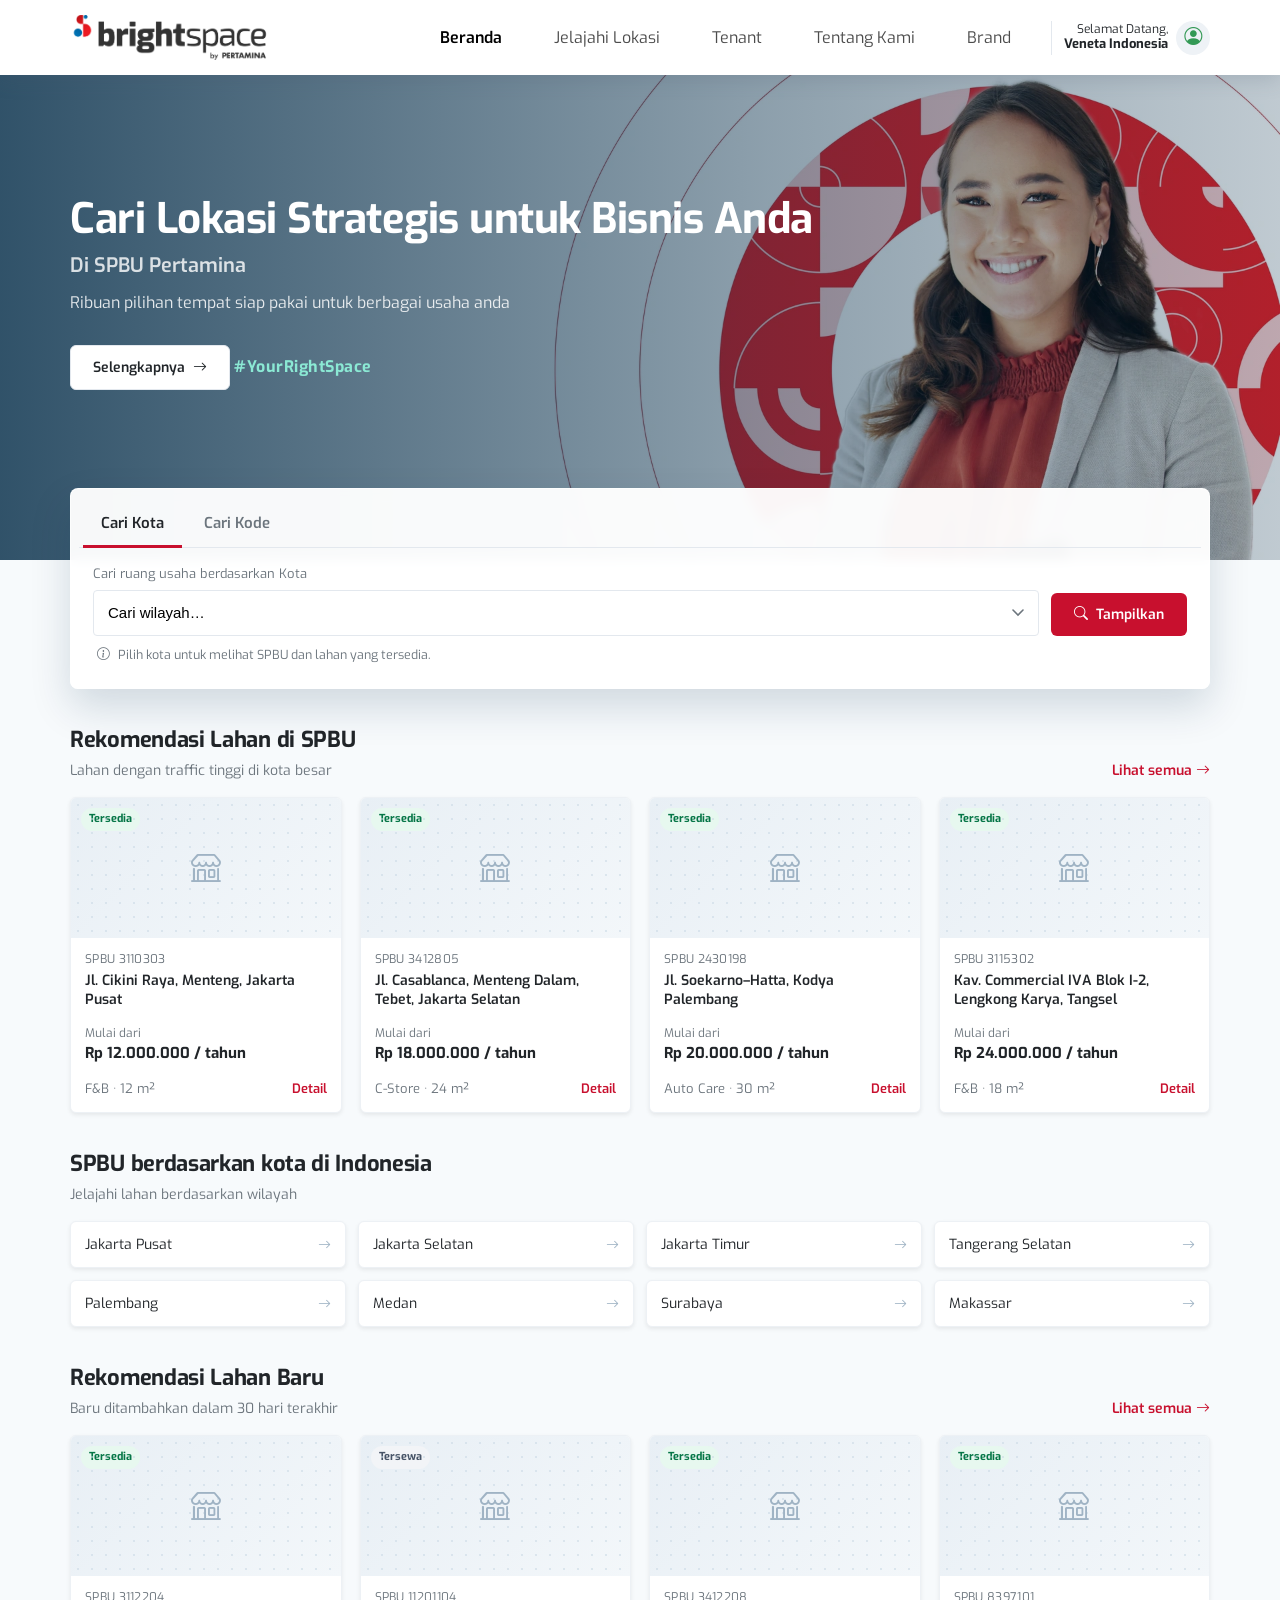
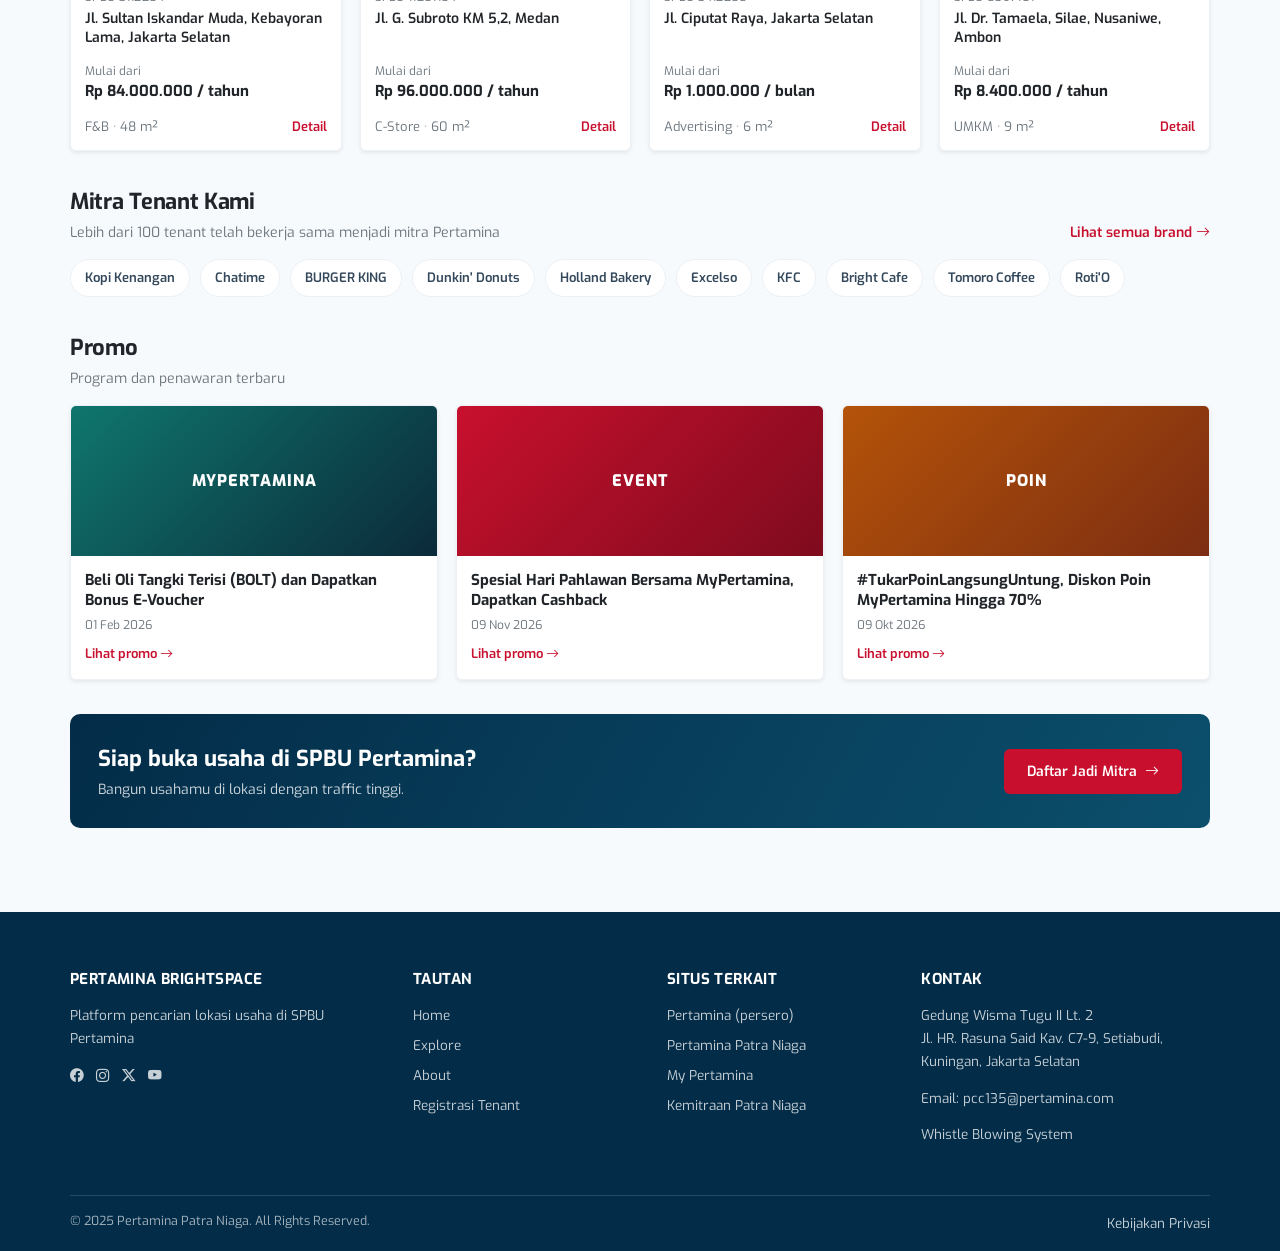
==== home.html @ 635271be "Mockup Brightspace NFR: beranda, list brand, detail tenant" ====
﻿<!DOCTYPE html>
<html lang="id">
<head>
<meta charset="utf-8">
<meta name="viewport" content="width=device-width, initial-scale=1">
<title>Beranda — Mockup Brightspace</title>
<link rel="icon" href="data:image/svg+xml,%3Csvg xmlns='http://www.w3.org/2000/svg' viewBox='0 0 64 64'%3E%3Crect width='64' height='64' rx='14' fill='%23c8102e'/%3E%3Ctext x='32' y='45' font-family='Arial' font-size='38' font-weight='bold' fill='white' text-anchor='middle'%3EB%3C/text%3E%3C/svg%3E">
<link rel="preconnect" href="https://fonts.googleapis.com">
<link rel="preconnect" href="https://fonts.gstatic.com" crossorigin>
<link href="https://fonts.googleapis.com/css2?family=Exo:wght@400;500;600;700;800&display=swap" rel="stylesheet">
<link rel="stylesheet" href="assets/bootstrap-icons.css">
<link rel="stylesheet" href="assets/app.css">
<style>
  /* ---- panel pencarian yang melayang di bawah hero ---- */
  .search-wrap{position:relative;z-index:3;margin-top:-72px}
  .search-card{background:rgba(255,255,255,.96);backdrop-filter:blur(6px);border-radius:8px;
    box-shadow:0 18px 40px rgba(3,44,72,.16);padding:8px;border:1px solid rgba(255,255,255,.7)}
  .tabs{display:flex;gap:4px;border-bottom:1px solid var(--line);padding:4px 4px 0}
  .tab{background:none;border:0;padding:12px 18px;font-size:15px;font-weight:600;color:var(--muted);cursor:pointer;
    border-bottom:3px solid transparent;margin-bottom:-1px}
  .tab[aria-selected="true"]{color:var(--ink);border-bottom-color:var(--brand)}
  .panel{display:none;padding:16px 14px}
  .panel.active{display:block}
  .panel-row{display:flex;gap:12px;align-items:end;flex-wrap:wrap}
  .panel-row .field{flex:1;min-width:220px;display:flex;flex-direction:column;gap:6px}
  .panel label{font-size:13px;color:var(--muted)}
  input[type=text],select{width:100%;height:46px;padding:10px 14px;font-size:15px;background:#fff;border:1px solid var(--line);border-radius:4px;appearance:none}
  input[type=text]:focus,select:focus{border-color:#9db3c4;outline:none;box-shadow:0 0 0 3px rgba(13,110,253,.10)}
  select{background-image:url("data:image/svg+xml;utf8,<svg xmlns='http://www.w3.org/2000/svg' width='12' height='8' viewBox='0 0 12 8'><path d='M1 1l5 5 5-5' stroke='%236c757d' stroke-width='1.6' fill='none' stroke-linecap='round'/></svg>");
    background-repeat:no-repeat;background-position:right 14px center;padding-right:36px}
  .search-note{display:flex;align-items:center;gap:8px;margin:10px 4px 0;font-size:12.5px;color:var(--muted)}

  /* ---- kartu lahan versi beranda ---- */
  .lahan-card .lahan-media img{width:100%;height:100%;object-fit:cover;opacity:.9}
  .lahan-card .lahan-media{background:linear-gradient(135deg,#e8eff5,#f3f7fa)}
  .lahan-media::after{content:"";position:absolute;inset:0;background-image:radial-gradient(#c9d8e4 1px,transparent 1px);background-size:14px 14px;opacity:.55;pointer-events:none}
  .lahan-media i{position:relative;z-index:1}
  .city i{color:#9fb3c4;font-size:13px}
</style>
</head>
<body>

<a class="skip-link" href="#main">Lewati ke konten</a>

<!-- ================= NAVBAR ================= -->
<nav class="navbar" id="navbar">
  <div class="container">
    <a class="brand-logo" href="home.html" aria-label="Brightspace — beranda">
      <img src="assets/BrightSpace.webp" alt="Brightspace"
           onerror="this.style.display='none';this.nextElementSibling.style.display='block'">
      <span class="fallback" style="display:none">brightspace<small>by PERTAMINA</small></span>
    </a>
    <button class="nav-toggle" aria-label="Buka menu" aria-expanded="false"
      onclick="document.getElementById('navbar').classList.toggle('open');this.setAttribute('aria-expanded',document.getElementById('navbar').classList.contains('open'))">
      <i class="bi bi-list"></i>
    </button>
    <ul class="nav-links">
      <li><a href="home.html" aria-current="page">Beranda</a></li>
      <li><a href="#">Jelajahi Lokasi</a></li>
      <li><a href="#">Tenant</a></li>
      <li><a href="#">Tentang Kami</a></li>
      <li><a href="list-brand.html">Brand</a></li>
    </ul>
    <div class="nav-account">
      <div class="who"><span>Selamat Datang,</span><b>Veneta Indonesia</b></div>
      <div class="avatar" aria-hidden="true"><i class="bi bi-person-circle"></i></div>
    </div>
  </div>
</nav>

<!-- ================= HERO ================= -->
<header class="hero hero-home">
  <div class="container">
    <h1>Cari Lokasi Strategis untuk Bisnis Anda</h1>
    <p class="sub">Di SPBU Pertamina</p>
    <p>Ribuan pilihan tempat siap pakai untuk berbagai usaha anda</p>
    <a class="btn btn-light" href="#rekomendasi">Selengkapnya <i class="bi bi-arrow-right"></i></a>
    <div class="hero-tag">#YourRightSpace</div>
  </div>
</header>

<!-- ================= PENCARIAN ================= -->
<div class="container search-wrap">
  <div class="search-card">
    <div class="tabs" role="tablist" aria-label="Cara mencari">
      <button class="tab" id="tab-daerah" role="tab" aria-selected="true" aria-controls="panel-daerah">Cari Kota</button>
      <button class="tab" id="tab-kode" role="tab" aria-selected="false" aria-controls="panel-kode">Cari Kode</button>
    </div>

    <div class="panel active" id="panel-daerah" role="tabpanel" aria-labelledby="tab-daerah">
      <form onsubmit="return false">
        <div class="panel-row">
          <div class="field">
            <label for="kota">Cari ruang usaha berdasarkan Kota</label>
            <select id="kota">
              <option value="">Cari wilayah…</option>
              <option>Jakarta Pusat</option>
              <option>Jakarta Selatan</option>
              <option>Tangerang Selatan</option>
              <option>Palembang</option>
              <option>Medan</option>
              <option>Surabaya</option>
              <option>Bandung</option>
              <option>Makassar</option>
            </select>
          </div>
          <button class="btn btn-brand" type="submit"><i class="bi bi-search"></i> Tampilkan</button>
        </div>
      </form>
      <p class="search-note"><i class="bi bi-info-circle"></i> Pilih kota untuk melihat SPBU dan lahan yang tersedia.</p>
    </div>

    <div class="panel" id="panel-kode" role="tabpanel" aria-labelledby="tab-kode" hidden>
      <form onsubmit="return false">
        <div class="panel-row">
          <div class="field">
            <label for="kode">Cari ruang usaha berdasarkan Kode SPBU</label>
            <input type="text" id="kode" placeholder="Contoh: 3110303">
          </div>
          <button class="btn btn-brand" type="submit"><i class="bi bi-search"></i> Tampilkan</button>
        </div>
      </form>
      <p class="search-note"><i class="bi bi-info-circle"></i> Kode SPBU terdiri dari 7 digit dan tertera di papan nama SPBU.</p>
    </div>
  </div>
</div>

<main id="main">

  <!-- ================= REKOMENDASI LAHAN ================= -->
  <section class="section container" id="rekomendasi">
    <div class="section-head">
      <div>
        <h2>Rekomendasi Lahan di SPBU</h2>
        <p>Lahan dengan traffic tinggi di kota besar</p>
      </div>
      <a href="#">Lihat semua <i class="bi bi-arrow-right"></i></a>
    </div>

    <div class="grid-lahan">
      <article class="lahan-card">
        <div class="lahan-media"><span class="badge">Tersedia</span><i class="bi bi-shop"></i></div>
        <div class="lahan-body">
          <span class="lahan-code">SPBU 3110303</span>
          <h3 class="lahan-title">Jl. Cikini Raya, Menteng, Jakarta Pusat</h3>
          <div class="lahan-price">Mulai dari<b>Rp 12.000.000 / tahun</b></div>
          <div class="lahan-actions"><span class="small muted">F&amp;B · 12 m²</span><a href="#">Detail</a></div>
        </div>
      </article>

      <article class="lahan-card">
        <div class="lahan-media"><span class="badge">Tersedia</span><i class="bi bi-shop"></i></div>
        <div class="lahan-body">
          <span class="lahan-code">SPBU 3412805</span>
          <h3 class="lahan-title">Jl. Casablanca, Menteng Dalam, Tebet, Jakarta Selatan</h3>
          <div class="lahan-price">Mulai dari<b>Rp 18.000.000 / tahun</b></div>
          <div class="lahan-actions"><span class="small muted">C-Store · 24 m²</span><a href="#">Detail</a></div>
        </div>
      </article>

      <article class="lahan-card">
        <div class="lahan-media"><span class="badge">Tersedia</span><i class="bi bi-shop"></i></div>
        <div class="lahan-body">
          <span class="lahan-code">SPBU 2430198</span>
          <h3 class="lahan-title">Jl. Soekarno–Hatta, Kodya Palembang</h3>
          <div class="lahan-price">Mulai dari<b>Rp 20.000.000 / tahun</b></div>
          <div class="lahan-actions"><span class="small muted">Auto Care · 30 m²</span><a href="#">Detail</a></div>
        </div>
      </article>

      <article class="lahan-card">
        <div class="lahan-media"><span class="badge">Tersedia</span><i class="bi bi-shop"></i></div>
        <div class="lahan-body">
          <span class="lahan-code">SPBU 3115302</span>
          <h3 class="lahan-title">Kav. Commercial IVA Blok I-2, Lengkong Karya, Tangsel</h3>
          <div class="lahan-price">Mulai dari<b>Rp 24.000.000 / tahun</b></div>
          <div class="lahan-actions"><span class="small muted">F&amp;B · 18 m²</span><a href="#">Detail</a></div>
        </div>
      </article>
    </div>
  </section>

  <!-- ================= KOTA ================= -->
  <section class="section container" style="padding-top:0">
    <div class="section-head">
      <div>
        <h2>SPBU berdasarkan kota di Indonesia</h2>
        <p>Jelajahi lahan berdasarkan wilayah</p>
      </div>
    </div>
    <div class="city-grid">
      <a class="city" href="#">Jakarta Pusat  <i class="bi bi-arrow-right"></i></a>
      <a class="city" href="#">Jakarta Selatan  <i class="bi bi-arrow-right"></i></a>
      <a class="city" href="#">Jakarta Timur  <i class="bi bi-arrow-right"></i></a>
      <a class="city" href="#">Tangerang Selatan  <i class="bi bi-arrow-right"></i></a>
      <a class="city" href="#">Palembang  <i class="bi bi-arrow-right"></i></a>
      <a class="city" href="#">Medan  <i class="bi bi-arrow-right"></i></a>
      <a class="city" href="#">Surabaya  <i class="bi bi-arrow-right"></i></a>
      <a class="city" href="#">Makassar  <i class="bi bi-arrow-right"></i></a>
    </div>
  </section>

  <!-- ================= LAHAN BARU ================= -->
  <section class="section container" style="padding-top:0">
    <div class="section-head">
      <div>
        <h2>Rekomendasi Lahan Baru</h2>
        <p>Baru ditambahkan dalam 30 hari terakhir</p>
      </div>
      <a href="#">Lihat semua <i class="bi bi-arrow-right"></i></a>
    </div>
    <div class="grid-lahan">
      <article class="lahan-card">
        <div class="lahan-media"><span class="badge">Tersedia</span><i class="bi bi-shop"></i></div>
        <div class="lahan-body">
          <span class="lahan-code">SPBU 3112204</span>
          <h3 class="lahan-title">Jl. Sultan Iskandar Muda, Kebayoran Lama, Jakarta Selatan</h3>
          <div class="lahan-price">Mulai dari<b>Rp 84.000.000 / tahun</b></div>
          <div class="lahan-actions"><span class="small muted">F&amp;B · 48 m²</span><a href="#">Detail</a></div>
        </div>
      </article>

      <article class="lahan-card">
        <div class="lahan-media"><span class="badge used">Tersewa</span><i class="bi bi-shop"></i></div>
        <div class="lahan-body">
          <span class="lahan-code">SPBU 11201104</span>
          <h3 class="lahan-title">Jl. G. Subroto KM 5,2, Medan</h3>
          <div class="lahan-price">Mulai dari<b>Rp 96.000.000 / tahun</b></div>
          <div class="lahan-actions"><span class="small muted">C-Store · 60 m²</span><a href="#">Detail</a></div>
        </div>
      </article>

      <article class="lahan-card">
        <div class="lahan-media"><span class="badge">Tersedia</span><i class="bi bi-shop"></i></div>
        <div class="lahan-body">
          <span class="lahan-code">SPBU 3412208</span>
          <h3 class="lahan-title">Jl. Ciputat Raya, Jakarta Selatan</h3>
          <div class="lahan-price">Mulai dari<b>Rp 1.000.000 / bulan</b></div>
          <div class="lahan-actions"><span class="small muted">Advertising · 6 m²</span><a href="#">Detail</a></div>
        </div>
      </article>

      <article class="lahan-card">
        <div class="lahan-media"><span class="badge">Tersedia</span><i class="bi bi-shop"></i></div>
        <div class="lahan-body">
          <span class="lahan-code">SPBU 8397101</span>
          <h3 class="lahan-title">Jl. Dr. Tamaela, Silae, Nusaniwe, Ambon</h3>
          <div class="lahan-price">Mulai dari<b>Rp 8.400.000 / tahun</b></div>
          <div class="lahan-actions"><span class="small muted">UMKM · 9 m²</span><a href="#">Detail</a></div>
        </div>
      </article>
    </div>
  </section>

  <!-- ================= MITRA ================= -->
  <section class="section container" style="padding-top:0">
    <div class="section-head">
      <div>
        <h2>Mitra Tenant Kami</h2>
        <p>Lebih dari 100 tenant telah bekerja sama menjadi mitra Pertamina</p>
      </div>
      <a href="list-brand.html">Lihat semua brand <i class="bi bi-arrow-right"></i></a>
    </div>
    <div class="tenant-strip">
      <span class="tenant-chip">Kopi Kenangan</span>
      <span class="tenant-chip">Chatime</span>
      <span class="tenant-chip">BURGER KING</span>
      <span class="tenant-chip">Dunkin' Donuts</span>
      <span class="tenant-chip">Holland Bakery</span>
      <span class="tenant-chip">Excelso</span>
      <span class="tenant-chip">KFC</span>
      <span class="tenant-chip">Bright Cafe</span>
      <span class="tenant-chip">Tomoro Coffee</span>
      <span class="tenant-chip">Roti'O</span>
    </div>
  </section>

  <!-- ================= PROMO ================= -->
  <section class="section container" style="padding-top:0">
    <div class="section-head">
      <div>
        <h2>Promo</h2>
        <p>Program dan penawaran terbaru</p>
      </div>
    </div>
    <div class="promo-grid">
      <article class="promo">
        <div class="promo-cover">MYPERTAMINA</div>
        <div class="promo-body">
          <h3>Beli Oli Tangki Terisi (BOLT) dan Dapatkan Bonus E-Voucher</h3>
          <div class="date">01 Feb 2026</div>
          <a href="#">Lihat promo <i class="bi bi-arrow-right"></i></a>
        </div>
      </article>
      <article class="promo">
        <div class="promo-cover" style="background:linear-gradient(135deg,#c8102e,#7f0b1d)">EVENT</div>
        <div class="promo-body">
          <h3>Spesial Hari Pahlawan Bersama MyPertamina, Dapatkan Cashback</h3>
          <div class="date">09 Nov 2026</div>
          <a href="#">Lihat promo <i class="bi bi-arrow-right"></i></a>
        </div>
      </article>
      <article class="promo">
        <div class="promo-cover" style="background:linear-gradient(135deg,#b45309,#7c2d12)">POIN</div>
        <div class="promo-body">
          <h3>#TukarPoinLangsungUntung, Diskon Poin MyPertamina Hingga 70%</h3>
          <div class="date">09 Okt 2026</div>
          <a href="#">Lihat promo <i class="bi bi-arrow-right"></i></a>
        </div>
      </article>
    </div>
  </section>

  <!-- ================= CTA ================= -->
  <section class="container" style="padding-bottom:44px">
    <div class="cta-strip">
      <div>
        <h2>Siap buka usaha di SPBU Pertamina?</h2>
        <p>Bangun usahamu di lokasi dengan traffic tinggi.</p>
      </div>
      <a class="btn btn-brand" href="#">Daftar Jadi Mitra <i class="bi bi-arrow-right"></i></a>
    </div>
  </section>

</main>

<!-- ================= FOOTER ================= -->
<footer class="footer">
  <div class="container">
    <div class="footer-grid">
      <div>
        <h4>Pertamina Brightspace</h4>
        <p>Platform pencarian lokasi usaha di SPBU Pertamina</p>
        <div class="social">
          <a href="#" aria-label="Facebook"><i class="bi bi-facebook"></i></a>
          <a href="#" aria-label="Instagram"><i class="bi bi-instagram"></i></a>
          <a href="#" aria-label="X"><i class="bi bi-twitter-x"></i></a>
          <a href="#" aria-label="YouTube"><i class="bi bi-youtube"></i></a>
        </div>
      </div>
      <div>
        <h4>Tautan</h4>
        <ul>
          <li><a href="home.html">Home</a></li>
          <li><a href="#">Explore</a></li>
          <li><a href="#">About</a></li>
          <li><a href="#">Registrasi Tenant</a></li>
        </ul>
      </div>
      <div>
        <h4>Situs Terkait</h4>
        <ul>
          <li><a href="#">Pertamina (persero)</a></li>
          <li><a href="#">Pertamina Patra Niaga</a></li>
          <li><a href="#">My Pertamina</a></li>
          <li><a href="#">Kemitraan Patra Niaga</a></li>
        </ul>
      </div>
      <div>
        <h4>Kontak</h4>
        <p>Gedung Wisma Tugu II Lt. 2<br>Jl. HR. Rasuna Said Kav. C7-9, Setiabudi, Kuningan, Jakarta Selatan</p>
        <p>Email: pcc135@pertamina.com</p>
        <p><a href="#">Whistle Blowing System</a></p>
      </div>
    </div>
    <div class="footer-bottom">
      <span>© 2025 Pertamina Patra Niaga. All Rights Reserved.</span>
      <a href="#">Kebijakan Privasi</a>
    </div>
  </div>
</footer>

<script>
/* Tab pencarian: Cari Kota / Cari Kode */
const tabs = document.querySelectorAll('.tab');
tabs.forEach(tab => {
  tab.addEventListener('click', () => {
    tabs.forEach(t => { t.setAttribute('aria-selected', 'false'); });
    tab.setAttribute('aria-selected', 'true');
    document.querySelectorAll('.panel').forEach(p => { p.classList.remove('active'); p.hidden = true; });
    const panel = document.getElementById(tab.getAttribute('aria-controls'));
    panel.classList.add('active'); panel.hidden = false;
  });
});
</script>
</body>
</html>
---- assets/app.css ----
/* ============================================================
   Brightspace Mockup — stylesheet bersama
   Dipakai oleh: home.html, brand-detail.html
   (list-brand.html sengaja standalone agar mudah diedit sendiri)
   ============================================================ */

:root{
  --bg:#f7fafc;
  --ink:#212529;
  --muted:#6c757d;
  --line:#e3e8ee;
  --white:#fff;
  --navy:#032c48;
  --brand:#c8102e;
  --brand-soft:#fdecef;
  --blue:#0d6efd;
  --green:#0f766e;
  --radius:6px;
  --shadow-sm:0 2px 4px rgba(0,0,0,.075);
  --shadow-card:0 10px 30px rgba(0,0,0,.10);
  --nav-h:75px;
  --font:"Exo",system-ui,-apple-system,"Segoe UI",Roboto,Arial,sans-serif;
}

*{box-sizing:border-box}
html{scroll-behavior:smooth}
body{margin:0;background:var(--bg);color:var(--ink);font-family:var(--font);font-size:16px;line-height:1.5;padding-top:var(--nav-h)}
img{max-width:100%;display:block}
a{color:inherit;text-decoration:none}
button{font-family:inherit}
.container{width:min(1140px,100% - 32px);margin-inline:auto}
.sr-only{position:absolute;width:1px;height:1px;padding:0;margin:-1px;overflow:hidden;clip:rect(0,0,0,0);white-space:nowrap;border:0}
.skip-link{position:absolute;left:-999px;top:0;background:#111;color:#fff;padding:8px 12px;z-index:3000}
.skip-link:focus{left:8px;top:8px}
:focus-visible{outline:3px solid rgba(200,16,46,.45);outline-offset:2px}
.muted{color:var(--muted)}
.small{font-size:13px}

/* ---------- NAVBAR ---------- */
.navbar{position:fixed;inset:0 0 auto 0;height:var(--nav-h);z-index:1040;background:#fff;
  box-shadow:0 4px 20px rgba(71,85,105,.20);display:flex;align-items:center}
.navbar .container{display:flex;align-items:center;gap:16px;height:55px}
.brand-logo{display:flex;align-items:center;min-width:180px}
.brand-logo img{width:200px;height:auto}
.brand-logo .fallback{font-weight:800;font-size:20px;letter-spacing:-.5px;color:#0b2a3a}
.brand-logo .fallback small{display:block;font-size:9px;letter-spacing:2px;color:var(--muted);font-weight:600}
.nav-links{display:flex;align-items:center;gap:4px;margin-left:auto;list-style:none;padding:0}
.nav-links a{display:block;padding:12px 24px;color:rgba(0,0,0,.7);font-size:16px;border-radius:4px}
.nav-links a:hover{color:#000;background:#f4f6f8}
.nav-links a[aria-current="page"]{color:#000;font-weight:600}
.nav-account{display:flex;align-items:center;gap:8px;padding-left:12px;border-left:1px solid var(--line)}
.nav-account .who{font-size:12px;line-height:1.15;text-align:right}
.nav-account .who b{display:block;font-size:13px}
.nav-account .avatar{width:34px;height:34px;border-radius:50%;background:#eef2f6;display:grid;place-items:center;color:#395;font-size:18px}
.nav-toggle{display:none;margin-left:auto;background:none;border:0;font-size:24px;padding:8px}

/* ---------- HERO ---------- */
.hero{position:relative;display:flex;align-items:center;background:#0b2a3a center/cover no-repeat;
  margin-top:calc(var(--nav-h) * -1);padding-top:var(--nav-h)}
.hero::before{content:"";position:absolute;inset:0;background:linear-gradient(90deg,rgba(3,44,72,.82),rgba(3,44,72,.45) 60%,rgba(3,44,72,.25))}
.hero .container{position:relative;color:#fff;padding:56px 0}
.hero h1{margin:0 0 8px;font-size:36px;font-weight:700;letter-spacing:-.5px}
.hero-half{min-height:335px}
.hero-home{min-height:560px;background-image:url("spbu.webp")}
.hero-home .container{padding-top:70px;padding-bottom:120px}
.hero-home h1{font-size:42px;line-height:1.15;max-width:760px}
.hero-home .sub{font-size:20px;font-weight:600;margin:0 0 10px;opacity:.95}
.hero-home p{max-width:520px;color:rgba(255,255,255,.85);margin:0 0 18px}
.hero-tag{display:inline-block;margin-top:22px;font-weight:700;letter-spacing:.5px;color:#8be9d4}
.breadcrumb{font-size:13px;opacity:.85;margin-bottom:10px;display:flex;gap:8px;align-items:center}
.breadcrumb a:hover{text-decoration:underline}

/* ---------- TOMBOL ---------- */
.btn{display:inline-flex;align-items:center;justify-content:center;gap:8px;border:1px solid transparent;border-radius:var(--radius);
  padding:11px 22px;font-size:14px;font-weight:600;cursor:pointer;transition:.15s;text-align:center}
.btn-dark{background:var(--ink);color:#fff}
.btn-dark:hover{background:#000}
.btn-brand{background:var(--brand);color:#fff}
.btn-brand:hover{filter:brightness(.92)}
.btn-light{background:#fff;color:var(--ink);border-color:var(--line)}
.btn-light:hover{background:#f4f7fa}
.btn-outline{background:transparent;border-color:#c9d4de;color:var(--ink)}
.btn-outline:hover{background:#fff}
.btn-sm{padding:8px 14px;font-size:13px}

/* ---------- SECTION ---------- */
.section{padding:34px 0}
.section-head{display:flex;align-items:end;justify-content:space-between;gap:16px;margin-bottom:16px}
.section-head h2{margin:0;font-size:22px;letter-spacing:-.3px}
.section-head p{margin:4px 0 0;color:var(--muted);font-size:14px}
.section-head a{font-size:14px;font-weight:600;color:var(--brand)}
.section-head a:hover{text-decoration:underline}

/* ---------- KARTU LAHAN ---------- */
.grid-lahan{display:grid;grid-template-columns:repeat(4,minmax(0,1fr));gap:18px}
.lahan-card{background:#fff;border:1px solid #edf1f5;border-radius:var(--radius);overflow:hidden;box-shadow:var(--shadow-sm);
  display:flex;flex-direction:column;transition:.18s}
.lahan-card:hover{transform:translateY(-3px);box-shadow:0 12px 24px rgba(15,43,61,.12)}
.lahan-media{height:140px;background:linear-gradient(135deg,#dbe7f0,#eef4f8);position:relative;display:grid;place-items:center;color:#9fb3c4;font-size:30px}
.badge{position:absolute;top:10px;left:10px;font-size:11px;font-weight:700;padding:3px 8px;border-radius:999px;background:#e7f8ef;color:#067647}
.badge.used{background:#f2f4f7;color:#475467}
.lahan-body{padding:12px 14px 14px;display:flex;flex-direction:column;gap:4px;flex:1}
.lahan-code{font-size:12px;color:var(--muted);letter-spacing:.3px}
.lahan-title{font-size:14px;font-weight:600;line-height:1.35;margin:0;min-height:38px}
.lahan-price{margin-top:auto;padding-top:10px;font-size:12px;color:var(--muted)}
.lahan-price b{display:block;font-size:15px;color:var(--ink)}
.lahan-actions{display:flex;justify-content:space-between;align-items:center;margin-top:10px}
.lahan-actions a{font-size:13px;font-weight:600;color:var(--brand)}

/* ---------- KOTA ---------- */
.city-grid{display:grid;grid-template-columns:repeat(4,minmax(0,1fr));gap:12px}
.city{display:flex;align-items:center;justify-content:space-between;gap:8px;background:#fff;border:1px solid #edf1f5;
  border-radius:var(--radius);padding:12px 14px;font-size:14px;box-shadow:var(--shadow-sm);transition:.15s}
.city:hover{border-color:#c9d9e4;transform:translateY(-2px)}
.city span{color:var(--muted);font-size:12px}

/* ---------- MITRA ---------- */
.tenant-strip{display:flex;flex-wrap:wrap;gap:10px;margin-top:14px}
.tenant-chip{background:#fff;border:1px solid #edf1f5;border-radius:999px;padding:8px 14px;font-size:13px;font-weight:600;color:#33475b}

/* ---------- PROMO ---------- */
.promo-grid{display:grid;grid-template-columns:repeat(3,minmax(0,1fr));gap:18px}
.promo{background:#fff;border:1px solid #edf1f5;border-radius:var(--radius);overflow:hidden;box-shadow:var(--shadow-sm)}
.promo-cover{height:150px;background:linear-gradient(135deg,#0f766e,#0b2a3a);display:grid;place-items:center;color:#fff;font-weight:800;letter-spacing:1px}
.promo-body{padding:14px}
.promo-body h3{margin:0 0 6px;font-size:15px;line-height:1.35}
.promo-body .date{font-size:12px;color:var(--muted)}
.promo-body a{display:inline-block;margin-top:10px;font-size:13px;font-weight:600;color:var(--brand)}

/* ---------- CTA STRIP ---------- */
.cta-strip{background:linear-gradient(120deg,#032c48,#0b4f6c);color:#fff;border-radius:10px;padding:28px;display:flex;align-items:center;justify-content:space-between;gap:20px;flex-wrap:wrap}
.cta-strip h2{margin:0 0 4px;font-size:22px}
.cta-strip p{margin:0;color:rgba(255,255,255,.8);font-size:14px}

/* ---------- FOOTER ---------- */
.footer{background:var(--navy);color:#fff;padding:56px 0 0;margin-top:40px}
.footer-grid{display:grid;grid-template-columns:1.4fr 1fr 1fr 1.3fr;gap:32px}
.footer h4{margin:0 0 12px;font-size:15px;letter-spacing:.4px;text-transform:uppercase}
.footer p,.footer a{font-size:13.5px;color:rgba(255,255,255,.78);line-height:1.7}
.footer a:hover{color:#fff}
.footer ul{list-style:none;padding:0;margin:0;display:grid;gap:6px}
.social{display:flex;gap:12px;margin-top:14px;font-size:18px}
.footer-bottom{margin-top:36px;border-top:1px solid rgba(255,255,255,.14);padding:16px 0;display:flex;justify-content:space-between;gap:12px;flex-wrap:wrap;font-size:12.5px;color:rgba(255,255,255,.65)}

/* ---------- RESPONSIF ---------- */
@media (max-width:1100px){
  .grid-lahan{grid-template-columns:repeat(3,minmax(0,1fr))}
  .city-grid{grid-template-columns:repeat(3,minmax(0,1fr))}
  .nav-links a{padding:12px 14px}
}
@media (max-width:900px){
  .grid-lahan{grid-template-columns:repeat(2,minmax(0,1fr))}
  .city-grid{grid-template-columns:repeat(2,minmax(0,1fr))}
  .promo-grid{grid-template-columns:1fr 1fr}
  .footer-grid{grid-template-columns:1fr 1fr}
  .nav-links{display:none}
  .nav-toggle{display:block}
  .nav-account{border:0;padding:0}
  .navbar.open .nav-links{display:flex;position:absolute;top:var(--nav-h);left:0;right:0;flex-direction:column;align-items:stretch;
    background:#fff;padding:8px;box-shadow:0 20px 30px rgba(0,0,0,.12)}
  .navbar.open .nav-links a{padding:12px}
  .hero-home{min-height:460px}
  .hero-home h1{font-size:32px}
  .hero-home .container{padding-top:40px;padding-bottom:100px}
}
@media (max-width:560px){
  .grid-lahan,.city-grid,.promo-grid{grid-template-columns:1fr}
  .footer-grid{grid-template-columns:1fr}
  .hero-home h1{font-size:26px}
}
@media print{.navbar{display:none}body{padding-top:0}}
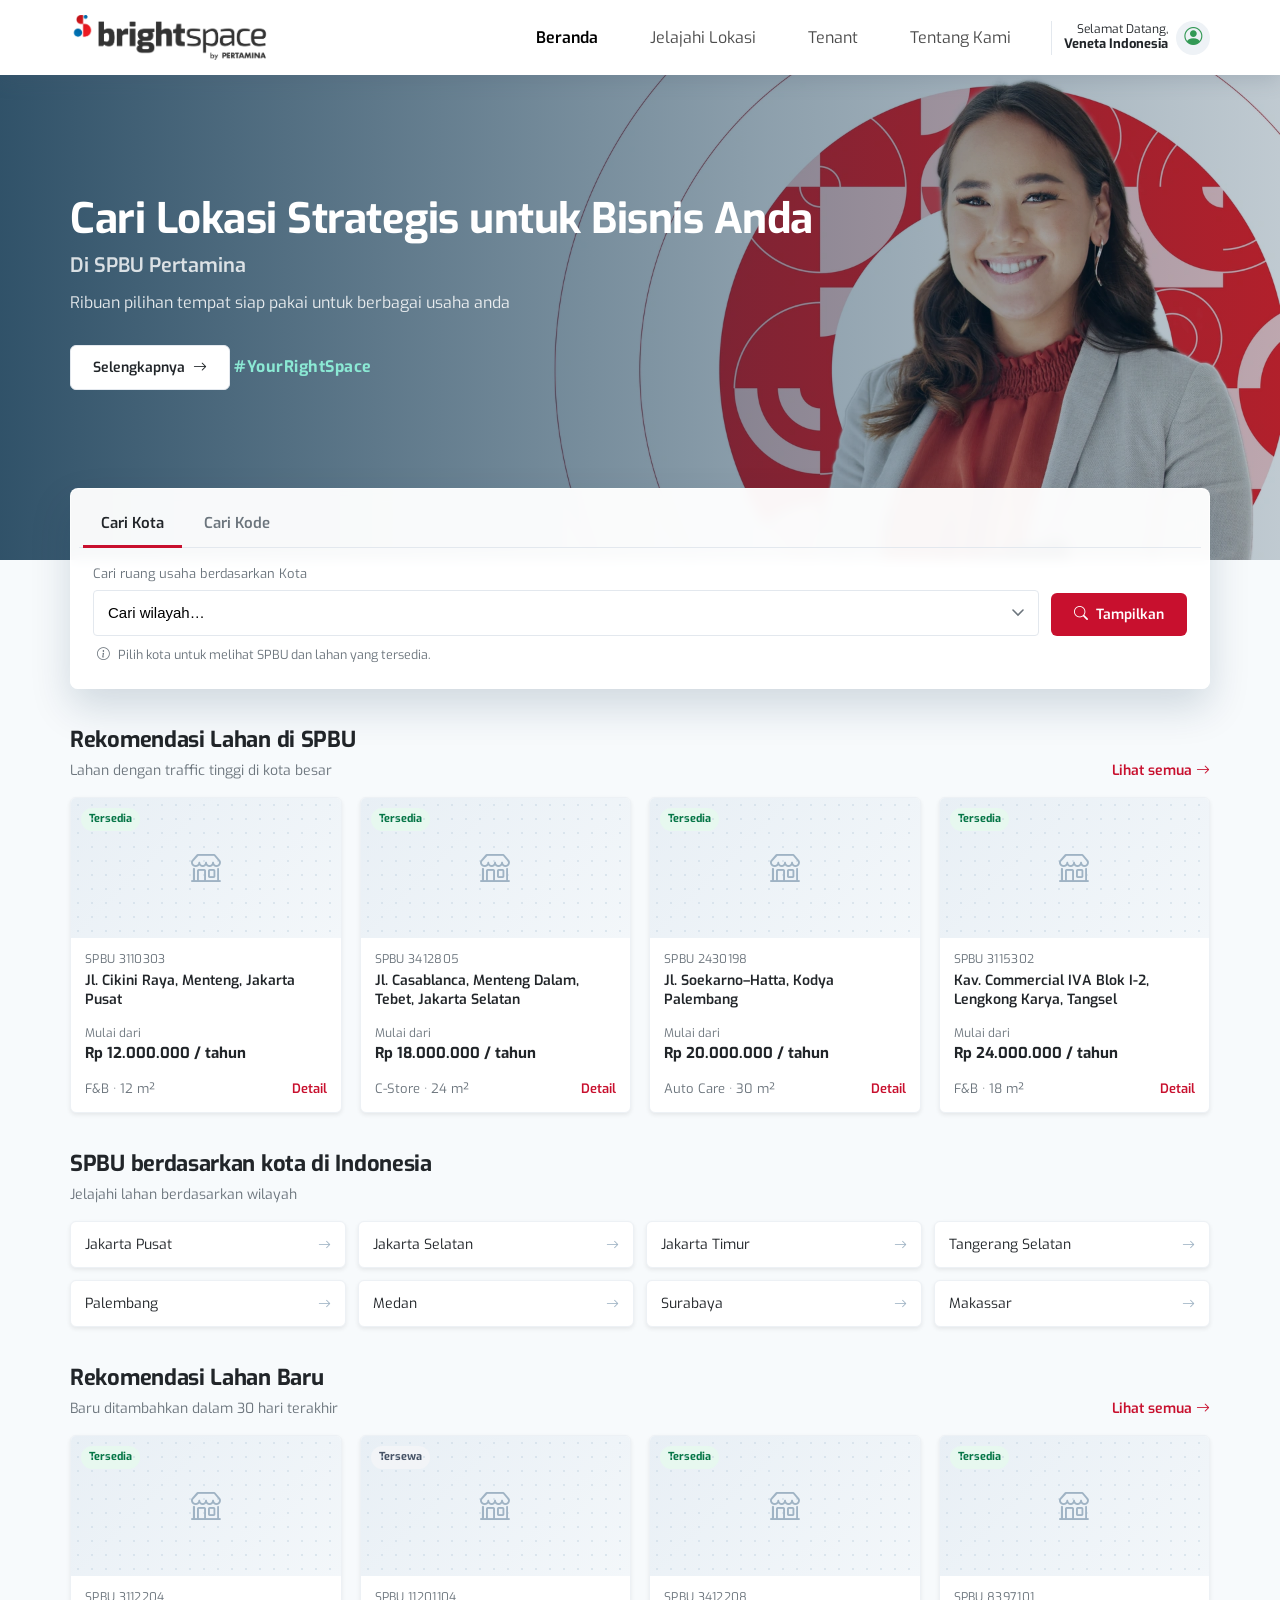
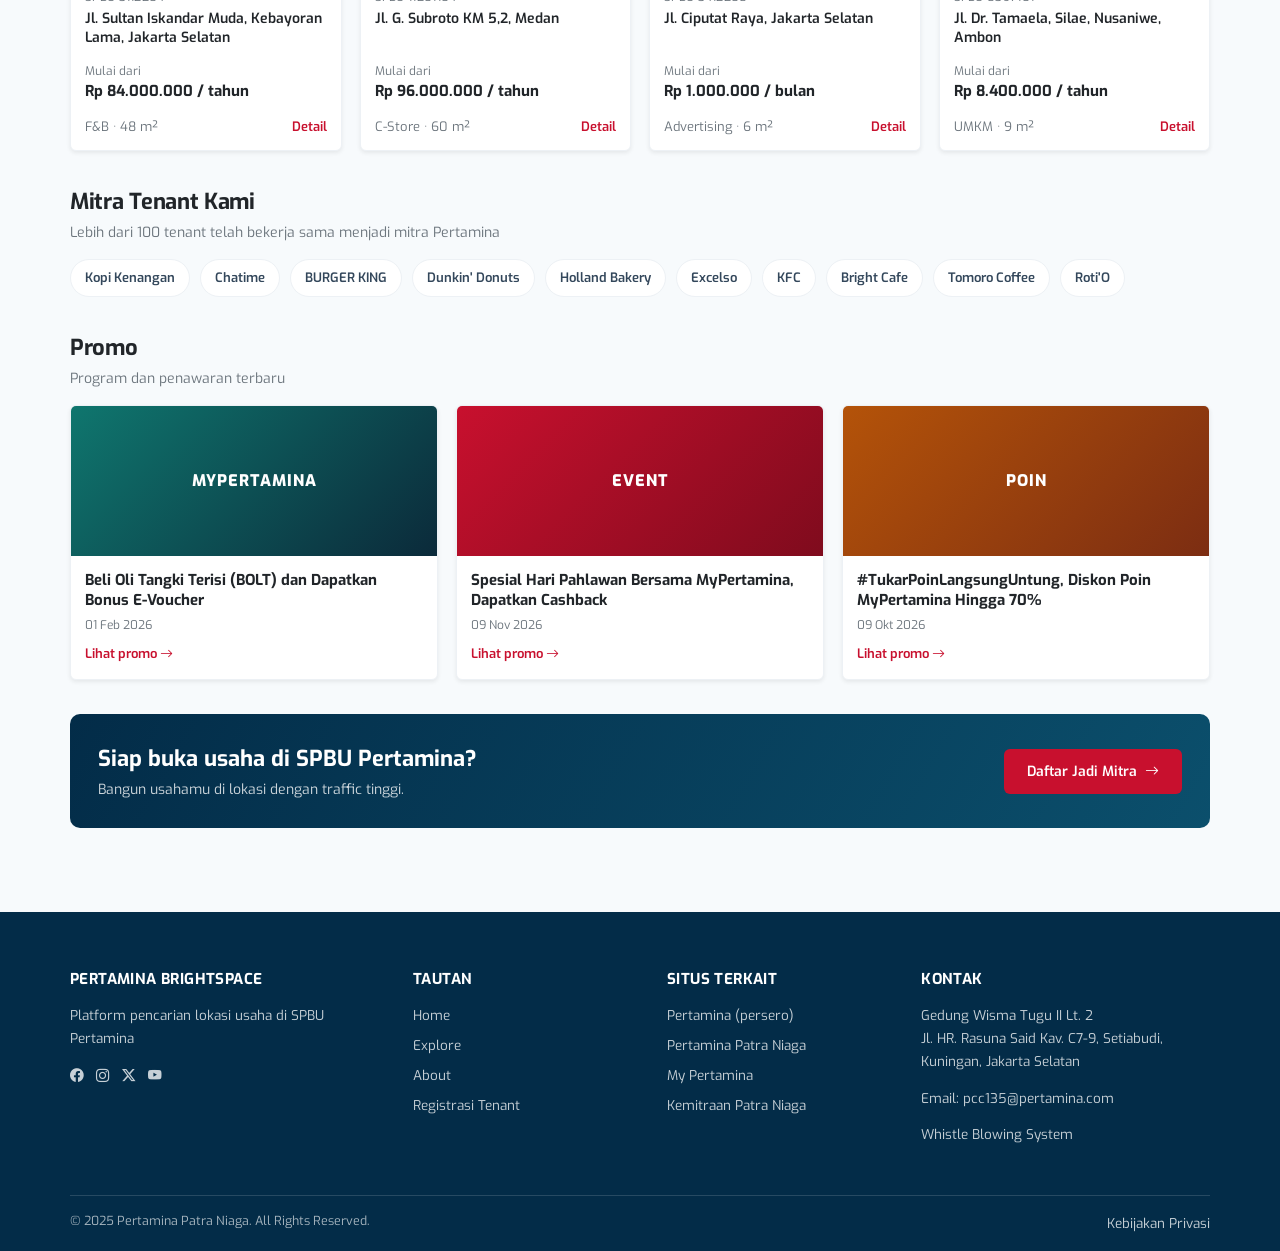
==== commit f7a53ab3: "Update mockup 2026-11-19 16:08" ====
--- a/home.html
+++ b/home.html
@@ -57,9 +57,8 @@
     <ul class="nav-links">
       <li><a href="home.html" aria-current="page">Beranda</a></li>
       <li><a href="#">Jelajahi Lokasi</a></li>
-      <li><a href="#">Tenant</a></li>
+      <li><a href="mitra.html">Tenant</a></li>
       <li><a href="#">Tentang Kami</a></li>
-      <li><a href="list-brand.html">Brand</a></li>
     </ul>
     <div class="nav-account">
       <div class="who"><span>Selamat Datang,</span><b>Veneta Indonesia</b></div>
@@ -259,7 +258,6 @@
         <h2>Mitra Tenant Kami</h2>
         <p>Lebih dari 100 tenant telah bekerja sama menjadi mitra Pertamina</p>
       </div>
-      <a href="list-brand.html">Lihat semua brand <i class="bi bi-arrow-right"></i></a>
     </div>
     <div class="tenant-strip">
       <span class="tenant-chip">Kopi Kenangan</span>
